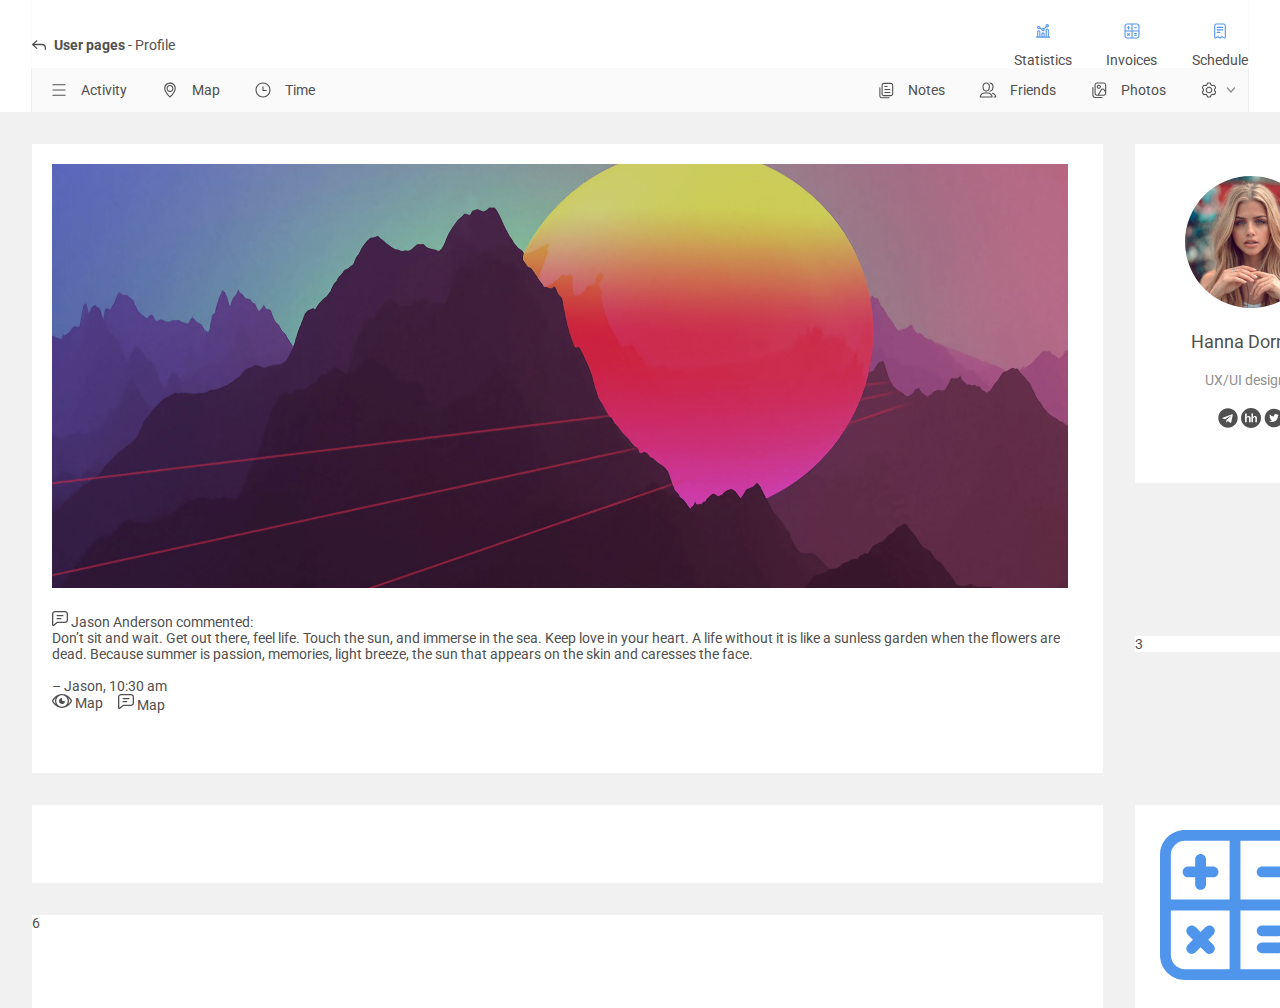
==== index.html @ 3628c72a "main page layout" ====
<!DOCTYPE html>
<html lang="en">

<head>
  <meta charset="UTF-8">
  <meta name="viewport" content="width=device-width, initial-scale=1.0">
  <meta http-equiv="X-UA-Compatible" content="ie=edge">
  <title>Document</title>
  <link rel="stylesheet" href="css/reset.css">
  <link rel="preconnect" href="https://fonts.googleapis.com">
  <link rel="preconnect" href="https://fonts.gstatic.com" crossorigin>
  <link href="https://fonts.googleapis.com/css2?family=PT+Serif:wght@700&family=Roboto:wght@400;500&display=swap"
    rel="stylesheet">
  <link rel="stylesheet" href="css/style.css">
</head>

<body>
  <header class="header">
    <div class="container">
      <div class="header__inner">
        <div class="header__top">
          <div class="header__top-back">
            <img src="images/Union.svg" alt="">
            <span><b>User pages </b>- Profile</span>
          </div>
          <div class="header__top-content">
            <div class="header__top-item">
              <img src="images/statistics.svg" alt="">
              <span>Statistics</span>
            </div>
            <div class="header__top-item">
              <img src="images/invoices.svg" alt="">
              <span>Invoices</span>
            </div>
            <div class="header__top-item">
              <img src="images/schedule.svg" alt="">
              <span>Schedule</span>
            </div>
          </div>
        </div>

        <div class="header__bottom">
          <div class="header__bottom-left">
            <div class="header__bottom-item">
              <img src="images/activity.svg" alt="">
              <span>Activity</span>
            </div>
            <div class="header__bottom-item">
              <img src="images/map.svg" alt="">
              <span>Map</span>
            </div>
            <div class="header__bottom-item">
              <img src="images/time.svg" alt="">
              <span>Time</span>
            </div>
          </div>

          <div class="header__bottom-right">
            <div class="header__bottom-item">
              <img src="images/notes.svg" alt="">
              <span>Notes</span>
            </div>
            <div class="header__bottom-item">
              <img src="images/friends.svg" alt="">
              <span>Friends</span>
            </div>
            <div class="header__bottom-item">
              <img src="images/photos.svg" alt="">
              <span>Photos</span>
            </div>
            <div class="header__bottom-item settings">
              <img src="images/Settings.svg" alt="">
            </div>
          </div>
        </div>
      </div>
    </div>
  </header>
  <section class="content">
    <div class="container">
      <div class="content__inner">
        <div class="content__inner__items content__inner__items1">
          <div class="item">
            <img class="img_content_1" src="images/mountin.png" alt="">
          </div>
          <div class="item">
            <img src="images/mes.svg" alt="">
            <span>Jason Anderson commented:</span>
            <p>Don’t sit and wait. Get out there, feel life. Touch the sun, and immerse in the sea. Keep love in your
              heart.
              A life without it is like a sunless garden when the flowers are dead.
              Because summer is passion, memories, light breeze, the sun that appears on the skin and caresses the face.
            </p><br>
            <span>– Jason, 10:30 am</span>
            <div class="item__wraper">
              <div class="item">
                <img src="images/commented.svg" alt="">
                <span>Map</span>
              </div>
              <div class="item">
                <img src="images/glas.svg" alt="">
                <span>Map</span>
              </div>
            </div>
          </div>
        </div>

        <div class="content__inner__items content__inner__items2">
          <div class="item2">
            <img class="person" src="images/person.png" alt="" class="person__img">
          </div>
          <div class="item2">
            <h2>Hanna Dorman</h2>
          </div>
          <div class="item2">
            <h3>UX/UI designer</h3>
          </div>
          <div class="item2">
            <img src="images/vk.svg" alt="" class="social__nets">
            <img src="images/hh.svg" alt="" class="social__nets">
            <img src="images/twiter.svg" alt="" class="social__nets">
          </div>
        </div>
        <div class="content__inner__items content__inner__items3">3</div>
        <div class="content__inner__items content__inner__items4">
          <!-- <img class="img_content" src="images/invoices.svg" alt=""> -->
        </div>
        <div class="content__inner__items content__inner__items5">
          <img class="img_content" src="images/invoices.svg" alt="">
        </div>
        <div class="content__inner__items content__inner__items6">6</div>
      </div>
    </div>
  </section>



  <script src="js/index.js"></script>
</body>

</html>
---- css/style.css ----
*::after,
*::before {
    box-sizing: border-box;
}

body {
    font-family: 'Roboto', sans-serif;
    font-weight: 400;
    font-size: 14px;
    line-height: 16px;
    color: #505050;
}

.container {
    max-width: 1504px;
    margin: 0 auto;
    padding: 0 32px;
}

.header {
    box-shadow: 0px 1px 1px rgba(0, 0, 0, 0.1);
}

.header__top {
    display: flex;
    justify-content: space-between;
    padding-top: 21px;
    box-shadow: 0px 1px 1px rgba(0, 0, 0, 0.1);
    background: #FFFFFF;
}

.header__top-content {
    display: flex;

}

.header__top-back img {
    margin-right: 8px;
}

.header__top-item img {
    max-width: 20px;
}

.header__top-item {
    display: flex;
    flex-direction: column;
    align-items: center;
    margin-left: 35px;
    max-width: 56px;
}

.header__top-item img {
    margin-bottom: 11px;
}

.header__bottom {
    display: flex;
    justify-content: space-between;
    background-color: #FAFAFA;
    box-shadow: 0px 1px 1px rgba(0, 0, 0, 0.4);
    padding: 12px 17px;
}

.header__bottom-left {
    display: flex;
}

.header__bottom-right {
    display: flex;
}

.header__top-back {
    display: flex;
    align-items: center;
    justify-content: center;
}

.header__bottom-item+.header__bottom-item {
    margin-left: 33px;
    display: flex;
    align-items: center;
}

.header__bottom-item img {
    margin-right: 12px;
}

.header__bottom-item {
    display: flex;
    justify-content: center;
    align-items: center;

}

.settings {
    position: relative;
}

.settings::after {
    content: url('../images/arrow_down.svg');
    padding-left: -5px;
    position: absolute;
    left: 20px;
    top: -2px;
}

.header__top-back:hover {
    cursor: pointer;
    background-color: #f1f1f1;
}

.header__top-item:hover {
    cursor: pointer;
    background-color: #f1f1f1;
}

.header__bottom-item:hover {
    cursor: pointer;
    background-color: #f1f1f1;
}

.content {
    background-color: #f1f1f1;
    padding-top: 32px;
}

.content__inner {
    display: grid;
    grid-template-columns: 4fr 1fr;
    grid-column-gap: 32px;
    grid-row-gap: 32px;
}

.content__inner__items {
    background-color: #fff;

}

.img_content {
    width: 200px;
}

.img_content_1 .content__inner__items2 {
    align-self: start;
}

.content__inner__items1 {
    grid-row-start: 1;
    grid-row-end: 3;
    padding: 20px;

}

.content__inner__items3 {
    align-self: start;
}

.content__inner__items6 {
    /* grid-row-start: 3;
    grid-row-end: 4; */
}

.content__inner__items5 {
    grid-row: span 2;
}

.item__wraper {
    display: flex;

}

.item__flex {
    display: flex;
    justify-content: center;
    align-items: center;
    margin-right: 32px;
}

.item__flex+.item__flex {
    margin-right: 33px;
    display: flex;
    align-items: center;
}

.item {
    margin-bottom: 20px;
    padding-right: 15px;
}

.item__commented {
    display: flex;
    align-items: center;
}

.item__commented img {
    /* margin-right: 12px; */
}

.content__inner__items p {
    /* margin-bottom: 16px; */
}

.content__inner__items span {
    margin-bottom: 18px;
}

.Jason {
    margin-bottom: 12px;
}

.content__inner__items2 {
    padding: 32px 50px;
    display: flex;
    align-items: center;
    flex-direction: column;
    align-self: start;
}

.person {
    border-radius: 100%;
}

.item2 {
    margin-bottom: 20px;
}

.item2 h3 {
    font-weight: 400;
    font-size: 14px;
    line-height: 16px;
    color: #8F8F8F;
}

.item2 h2 {
    font-weight: 400;
    font-size: 18px;
    line-height: 21px;
    color: #505050;
}
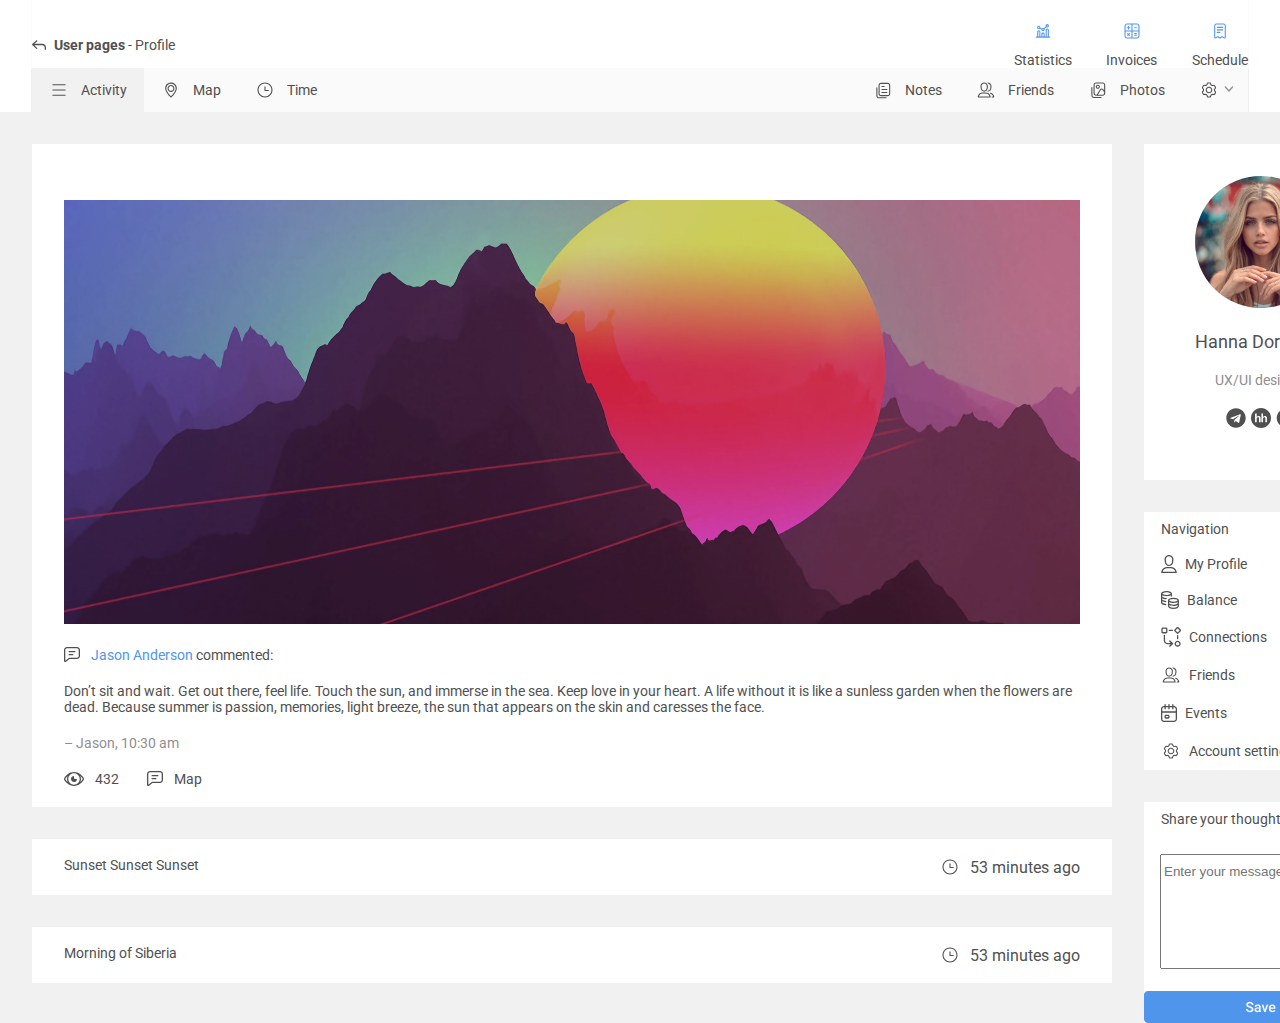
==== commit 215e346d: "home page finished" ====
--- a/index.html
+++ b/index.html
@@ -41,7 +41,7 @@
 
         <div class="header__bottom">
           <div class="header__bottom-left">
-            <div class="header__bottom-item">
+            <div class="header__bottom-item activity">
               <img src="images/activity.svg" alt="">
               <span>Activity</span>
             </div>
@@ -79,56 +79,139 @@
   <section class="content">
     <div class="container">
       <div class="content__inner">
-        <div class="content__inner__items content__inner__items1">
-          <div class="item">
-            <img class="img_content_1" src="images/mountin.png" alt="">
-          </div>
-          <div class="item">
-            <img src="images/mes.svg" alt="">
-            <span>Jason Anderson commented:</span>
-            <p>Don’t sit and wait. Get out there, feel life. Touch the sun, and immerse in the sea. Keep love in your
-              heart.
-              A life without it is like a sunless garden when the flowers are dead.
-              Because summer is passion, memories, light breeze, the sun that appears on the skin and caresses the face.
-            </p><br>
-            <span>– Jason, 10:30 am</span>
+        <div class="content__inner--left">
+          <div class="content__inner__items content__inner__items1">
+            <div class="item">
+              <img class="img_content_1" src="images/mountin.png" alt="">
+            </div>
+            <div class="item indent">
+              <img src="images/mes.svg" alt="">
+              <span><a class="link_on_person" href="#">Jason Anderson</a> commented:</span>
+            </div>
+            <div class="item">
+              <blockquote>
+                Don’t sit and wait. Get out there, feel life. Touch the sun, and immerse in the sea. Keep love
+                in your
+                heart.
+                A life without it is like a sunless garden when the flowers are dead.
+                Because summer is passion, memories, light breeze, the sun that appears on the skin and caresses the
+                face.
+              </blockquote>
+            </div>
+            <div class="item time__comment1">
+              <span>– Jason, 10:30 am</span>
+            </div>
             <div class="item__wraper">
-              <div class="item">
+              <div class="item indent">
                 <img src="images/commented.svg" alt="">
-                <span>Map</span>
-              </div>
-              <div class="item">
+                <span>432</span>
+              </div>
+              <div class="item indent">
                 <img src="images/glas.svg" alt="">
                 <span>Map</span>
               </div>
             </div>
-          </div>
-        </div>
-
-        <div class="content__inner__items content__inner__items2">
-          <div class="item2">
-            <img class="person" src="images/person.png" alt="" class="person__img">
-          </div>
-          <div class="item2">
-            <h2>Hanna Dorman</h2>
-          </div>
-          <div class="item2">
-            <h3>UX/UI designer</h3>
-          </div>
-          <div class="item2">
-            <img src="images/vk.svg" alt="" class="social__nets">
-            <img src="images/hh.svg" alt="" class="social__nets">
-            <img src="images/twiter.svg" alt="" class="social__nets">
-          </div>
-        </div>
-        <div class="content__inner__items content__inner__items3">3</div>
-        <div class="content__inner__items content__inner__items4">
-          <!-- <img class="img_content" src="images/invoices.svg" alt=""> -->
-        </div>
-        <div class="content__inner__items content__inner__items5">
-          <img class="img_content" src="images/invoices.svg" alt="">
-        </div>
-        <div class="content__inner__items content__inner__items6">6</div>
+
+
+
+          </div>
+
+          <div class="content__inner__items content__inner__items2">
+            <div class="time__comment">
+              <div class="comment">Sunset Sunset Sunset</div>
+              <div class="time">
+                <img src="images/time.svg" alt="">
+                <h3 class="items2__h3">53 minutes ago</h3>
+              </div>
+            </div>
+          </div>
+
+
+          <div class="content__inner__items content__inner__items3">
+            <div class="time__comment">
+              <div class="comment">Morning of Siberia</div>
+              <div class="time">
+                <img src="images/time.svg" alt="">
+                <h3 class="items2__h3">53 minutes ago</h3>
+              </div>
+            </div>
+          </div>
+        </div>
+        <div class="content__inner--right">
+          <div class="content__inner__items content__inner__items4">
+            <div class="item2">
+              <img class="person" src="images/person.png" alt="" class="person__img">
+            </div>
+            <div class="item2">
+              <h2>Hanna Dorman</h2>
+            </div>
+            <div class="item2">
+              <h3>UX/UI designer</h3>
+            </div>
+            <div class="item2 social">
+              <img src="images/vk.svg" alt="" class="social__nets">
+              <img src="images/hh.svg" alt="" class="social__nets">
+              <img src="images/twiter.svg" alt="" class="social__nets">
+            </div>
+          </div>
+
+          <div class="content__inner__items content__inner__items5">
+            <div class="navigation">
+              <div class="navigation__item__zagolovok arrow__top">
+                <span>Navigation</span>
+                <img src="images/arrow.svg" alt="">
+              </div>
+
+              <div class="navigation__item ">
+                <img src="images/profile.svg" alt="">
+                <span>My Profile</span>
+              </div>
+              <div class="navigation__item spacebeet">
+                <div class="balance__money">
+                  <img src="images/balance.svg" alt="">
+                  <span>Balance</span>
+                </div>
+                <div class="balance"><span class="cash">$1430</span></div>
+              </div>
+              <div class="navigation__item spacebeet">
+                <div class="balance__money">
+                  <img src="images/connections.svg" alt="">
+                  <span>Connections</span>
+                </div>
+                <div class="balance"><img src="images/Badge.png" alt=""></div>
+              </div>
+              <div class="navigation__item">
+                <img src="images/friends.svg" alt="">
+                <span>Friends</span>
+              </div>
+              <div class="navigation__item spacebeet">
+                <div class="balance__money">
+                  <img src="images/events.svg" alt="">
+                  <span>Events</span>
+                </div>
+                <div class="balance"><img src="images/buttom__budge.png" alt=""></div>
+              </div>
+              <div class="navigation__item">
+                <img src="images/Settings.svg" alt="">
+                <span>Account settings</span>
+              </div>
+            </div>
+          </div>
+          <div class="content__inner__items content__inner__items6">
+            <div class="share">
+              <div class="navigation__item__zagolovok arrow__top">
+                <span>Share your thoughts</span>
+                <img src="images/arrow.svg" alt="">
+              </div>
+              <div class="form">
+                <form action="">
+                  <input class="textarea" type="textarea" placeholder="Enter your message">
+                  <img class="save_button" src="images/buttom__click.png" alt="">
+                </form>
+              </div>
+            </div>
+          </div>
+        </div>
       </div>
     </div>
   </section>
--- a/css/style.css
+++ b/css/style.css
@@ -3,6 +3,15 @@
     box-sizing: border-box;
 }
 
+a {
+    margin: 0;
+    padding: 0;
+    font-size: 100%;
+    vertical-align: baseline;
+    background: transparent;
+    text-decoration: none;
+}
+
 body {
     font-family: 'Roboto', sans-serif;
     font-weight: 400;
@@ -12,7 +21,7 @@
 }
 
 .container {
-    max-width: 1504px;
+    max-width: 1354px;
     margin: 0 auto;
     padding: 0 32px;
 }
@@ -59,7 +68,7 @@
     justify-content: space-between;
     background-color: #FAFAFA;
     box-shadow: 0px 1px 1px rgba(0, 0, 0, 0.4);
-    padding: 12px 17px;
+
 }
 
 .header__bottom-left {
@@ -77,9 +86,12 @@
 }
 
 .header__bottom-item+.header__bottom-item {
-    margin-left: 33px;
-    display: flex;
-    align-items: center;
+    display: flex;
+    align-items: center;
+}
+
+.activity {
+    background-color: #F1F1F1;
 }
 
 .header__bottom-item img {
@@ -90,7 +102,7 @@
     display: flex;
     justify-content: center;
     align-items: center;
-
+    padding: 12px 17px;
 }
 
 .settings {
@@ -101,8 +113,8 @@
     content: url('../images/arrow_down.svg');
     padding-left: -5px;
     position: absolute;
-    left: 20px;
-    top: -2px;
+    left: 35px;
+    top: px;
 }
 
 .header__top-back:hover {
@@ -117,7 +129,6 @@
 
 .header__bottom-item:hover {
     cursor: pointer;
-    background-color: #f1f1f1;
 }
 
 .content {
@@ -125,12 +136,6 @@
     padding-top: 32px;
 }
 
-.content__inner {
-    display: grid;
-    grid-template-columns: 4fr 1fr;
-    grid-column-gap: 32px;
-    grid-row-gap: 32px;
-}
 
 .content__inner__items {
     background-color: #fff;
@@ -138,32 +143,29 @@
 }
 
 .img_content {
-    width: 200px;
-}
-
-.img_content_1 .content__inner__items2 {
-    align-self: start;
+    max-width: 200px;
+}
+
+.mountin {
+    max-width: 1016px;
 }
 
 .content__inner__items1 {
-    grid-row-start: 1;
-    grid-row-end: 3;
-    padding: 20px;
-
-}
-
-.content__inner__items3 {
-    align-self: start;
-}
-
-.content__inner__items6 {
-    /* grid-row-start: 3;
-    grid-row-end: 4; */
-}
-
-.content__inner__items5 {
-    grid-row: span 2;
-}
+    padding: 56px 32px 0 32px;
+    max-width: 1080px;
+    display: flex;
+    flex-direction: column;
+}
+
+.content__inner__items3 {}
+
+.content__inner__items4 {
+    padding: 32px 51px;
+}
+
+.content__inner__items6 {}
+
+.content__inner__items5 {}
 
 .item__wraper {
     display: flex;
@@ -185,56 +187,188 @@
 
 .item {
     margin-bottom: 20px;
-    padding-right: 15px;
-}
-
-.item__commented {
-    display: flex;
-    align-items: center;
-}
-
-.item__commented img {
-    /* margin-right: 12px; */
-}
-
-.content__inner__items p {
-    /* margin-bottom: 16px; */
-}
-
-.content__inner__items span {
-    margin-bottom: 18px;
-}
-
-.Jason {
-    margin-bottom: 12px;
-}
-
-.content__inner__items2 {
-    padding: 32px 50px;
-    display: flex;
-    align-items: center;
-    flex-direction: column;
-    align-self: start;
-}
-
-.person {
-    border-radius: 100%;
-}
-
-.item2 {
-    margin-bottom: 20px;
-}
-
-.item2 h3 {
+    align-items: center;
+}
+
+.time__comment1 {
     font-weight: 400;
     font-size: 14px;
     line-height: 16px;
     color: #8F8F8F;
 }
 
+.link_on_person {
+    font-weight: 400;
+    font-size: 14px;
+    line-height: 16px;
+    color: #5095EC;
+}
+
+.item__commented {
+    display: flex;
+    align-items: center;
+}
+
+.indent {
+    display: flex;
+    gap: 11px;
+}
+
+.indent span {
+    margin-right: 28px;
+}
+
+.item__commented img {
+    /* margin-right: 12px; */
+}
+
+.content__inner__items p {
+    /* margin-bottom: 16px; */
+}
+
+.content__inner__items span {}
+
+.Jason {
+    margin-bottom: 12px;
+}
+
+.content__inner__items2 {}
+
+.person {
+    border-radius: 100%;
+}
+
+.item2 {
+    margin-bottom: 20px;
+}
+
+.social {
+    display: flex;
+    justify-content: center;
+    gap: 5px;
+}
+
+.item2 h3 {
+    font-weight: 400;
+    font-size: 14px;
+    line-height: 16px;
+    color: #8F8F8F;
+    display: flex;
+    justify-content: center;
+}
+
 .item2 h2 {
     font-weight: 400;
     font-size: 18px;
     line-height: 21px;
     color: #505050;
+}
+
+.content__inner {
+    display: flex;
+    gap: 32px;
+    justify-content: space-between;
+}
+
+.content__inner--left {
+    max-width: 1080px;
+    display: flex;
+    flex-direction: column;
+    gap: 32px;
+}
+
+.content__inner--right {
+    max-width: 264px;
+    display: flex;
+    flex-direction: column;
+    gap: 32px;
+}
+
+.time__comment {
+    display: flex;
+    justify-content: space-between;
+    padding: 18px 32px;
+}
+
+.time {
+    display: flex;
+    justify-content: center;
+    align-items: center;
+    gap: 10px;
+}
+
+.items2__h3 {
+    font-weight: 400;
+    font-size: 16px;
+    line-height: 19px;
+    color: #505050
+}
+
+.navigation {
+    display: flex;
+    flex-direction: column;
+}
+
+.navigation__item {
+    display: flex;
+    padding: 9px 17px;
+    align-items: center;
+}
+
+.navigation__item:hover {
+    background-color: #D3D8DE;
+}
+
+.navigation__item__zagolovok {
+    display: flex;
+    padding: 9px 17px;
+}
+
+.navigation__item__zagolovok:hover {
+    background-color: #D3D8DE;
+}
+
+.arrow__top {
+    justify-content: space-between;
+}
+
+.spacebeet {
+    display: flex;
+    justify-content: space-between;
+
+}
+
+.navigation div img {
+    margin-right: 8px;
+}
+
+.share {
+    display: flex;
+    flex-direction: column;
+    gap: 18px;
+}
+
+.form form {
+    display: flex;
+    flex-direction: column;
+    gap: 22px;
+}
+
+.textarea {
+    margin: 0 16px;
+    padding-top: 8px;
+    padding-bottom: 88px;
+}
+
+.balance__money {
+    display: flex;
+    align-items: center;
+}
+
+.save_button {
+    cursor: pointer;
+}
+
+.navigation__item {
+    cursor: pointer;
 }